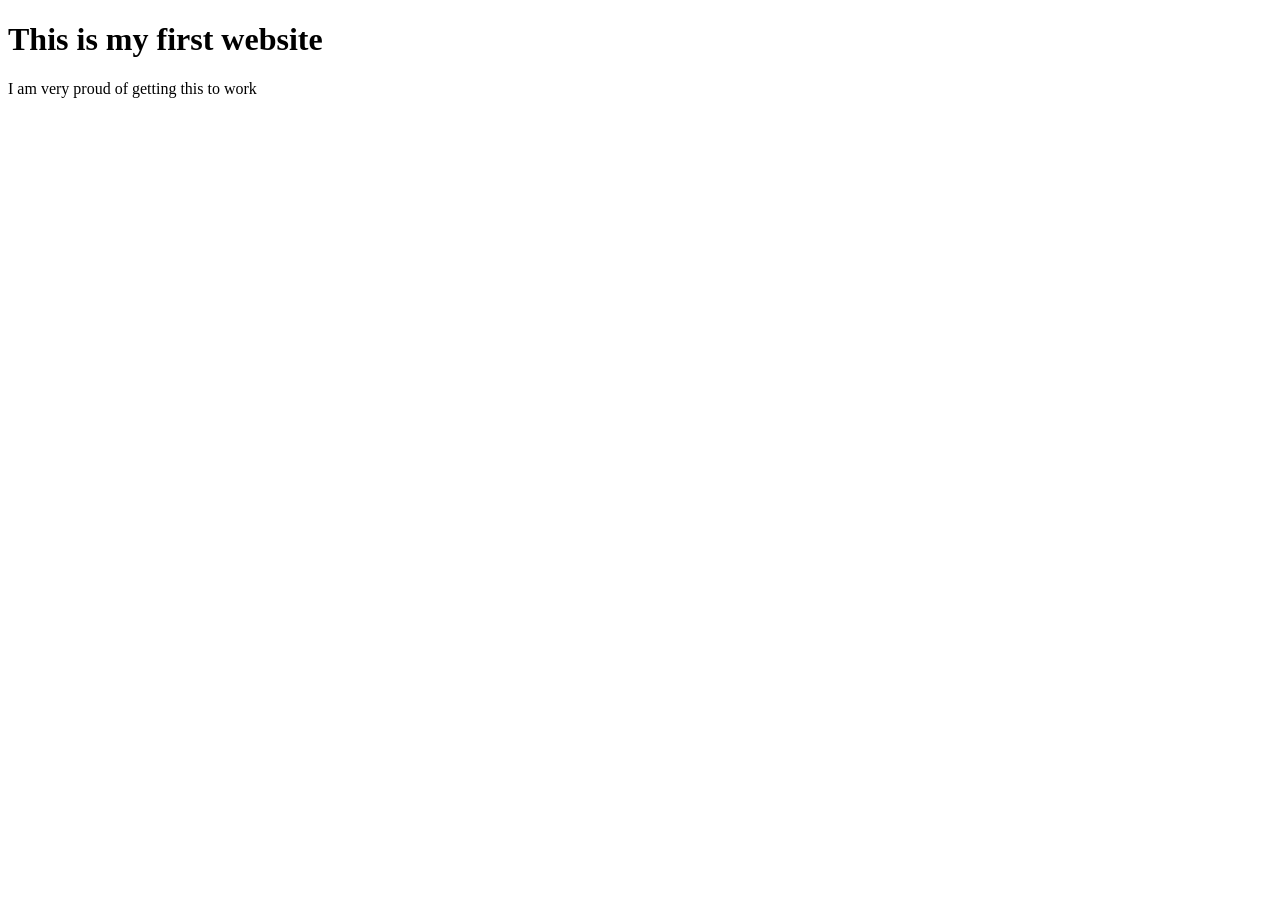
==== index.html @ 2085ddb7 "first commit" ====
<!DOCTYPE html>

<html>
    <head>
        <title>My first website</title>
    </head>

    <body>
        <h1>This is my first website</h1>
        <p>I am very proud of getting this to work</p>
    </body>
</html>
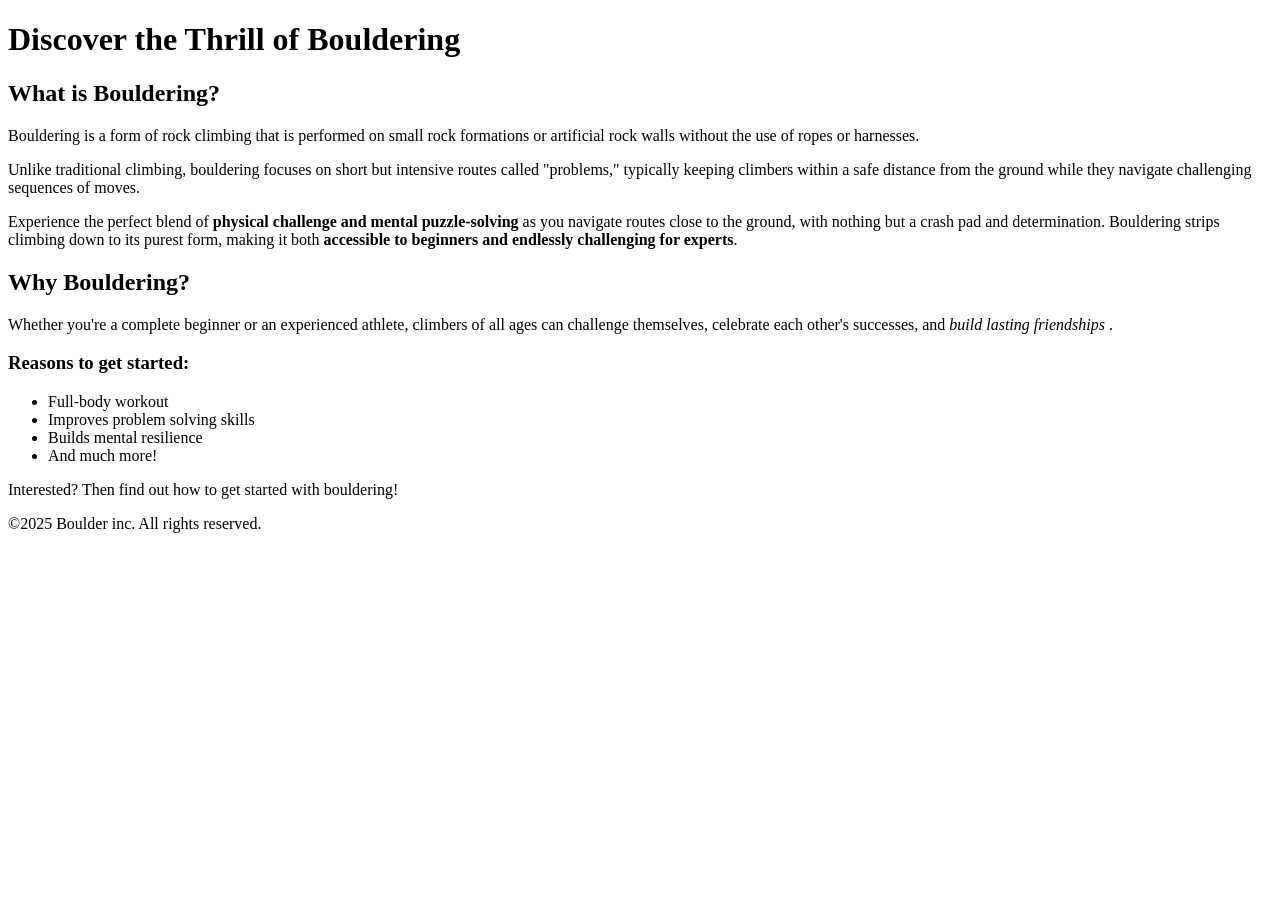
==== commit 8228a33a: "HTML Elements" ====
--- a/index.html
+++ b/index.html
@@ -6,7 +6,46 @@
     </head>
 
     <body>
-        <h1>This is my first website</h1>
-        <p>I am very proud of getting this to work</p>
+        <header>
+            <!-- Logo will go here -->
+        </header>
+
+        <main>
+
+            <h1>Discover the Thrill of Bouldering</h1>
+
+            <section>
+                <h2>What is Bouldering?</h2>
+
+                <p>Bouldering is a form of rock climbing that is performed on small rock formations or artificial rock walls without the use of ropes or harnesses.</p>
+
+                <p>Unlike traditional climbing, bouldering focuses on short but intensive routes called "problems," typically keeping climbers within a safe distance from the ground while they navigate challenging sequences of moves.</p>
+
+                <p>Experience the perfect blend of <strong>physical challenge and mental puzzle-solving</strong> as you navigate routes close to the ground, with nothing but a crash pad and determination. Bouldering strips climbing down to its purest form, making it both <strong>accessible to beginners and endlessly challenging for experts</strong>.</p>
+            </section>
+            
+            <section>
+            <h2>Why Bouldering?</h2>
+
+            <p>Whether you're a complete beginner or an experienced athlete, climbers of all ages can challenge themselves, celebrate each other's successes, and <em>
+                build lasting friendships
+            </em> .</p>
+
+            <h3>Reasons to get started:</h3>
+
+                <ul>
+                    <li>Full-body workout</li>
+                    <li>Improves problem solving skills</li>
+                    <li>Builds mental resilience</li>
+                    <li>And much more!</li>
+                </ul>
+            
+            <p>Interested? Then find out how to get started with bouldering!</p>
+            </section>
+        </main>
+
+        <footer>
+            <p>©2025 Boulder inc. All rights reserved.</p>
+        </footer>
     </body>
 </html>
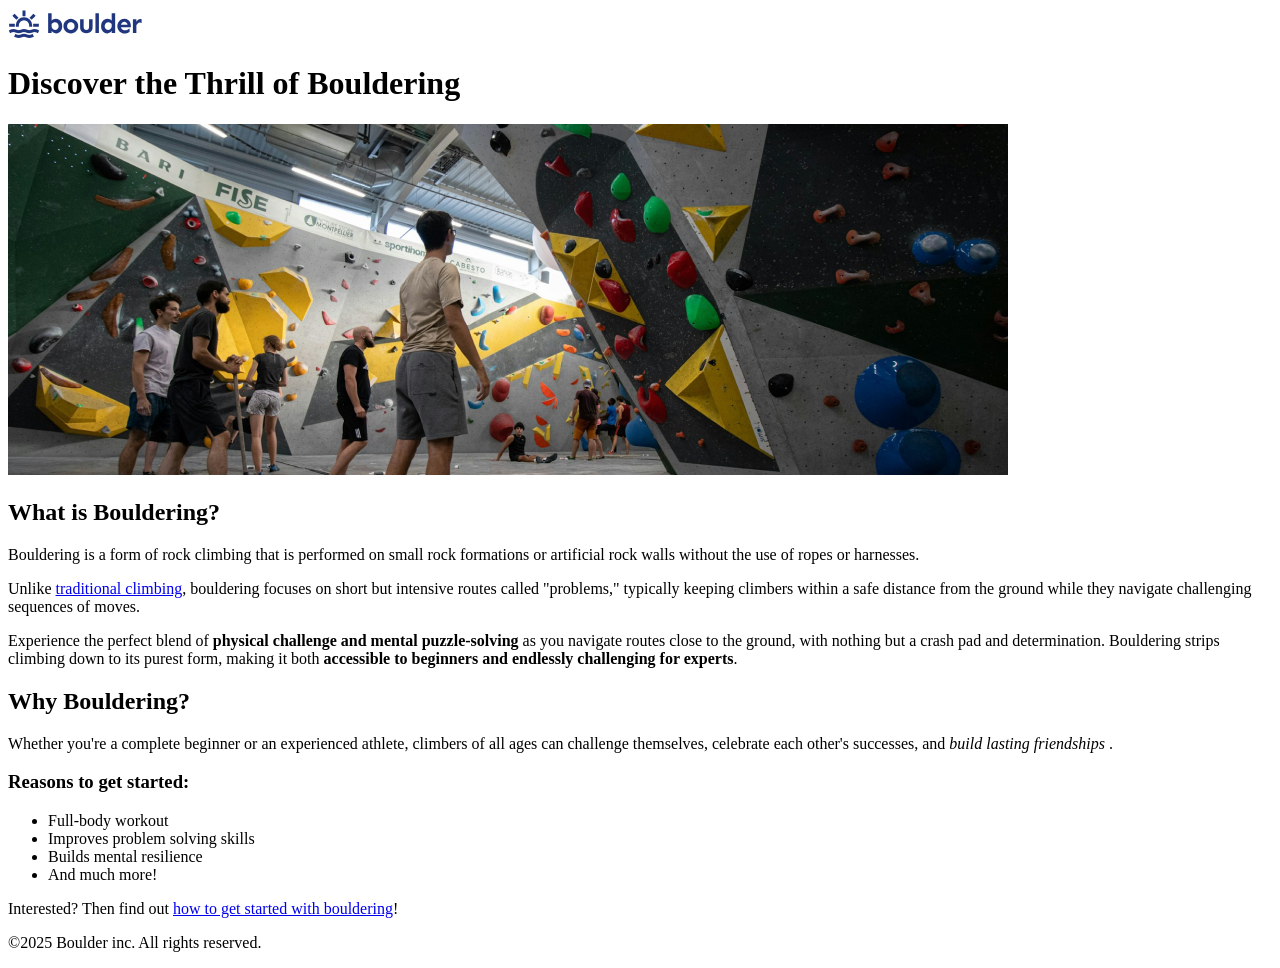
==== commit a691d685: "Link and Attribute and Images" ====
--- a/index.html
+++ b/index.html
@@ -7,19 +7,21 @@
 
     <body>
         <header>
-            <!-- Logo will go here -->
+            <img src="images/logo.svg" alt="">
         </header>
 
         <main>
 
             <h1>Discover the Thrill of Bouldering</h1>
 
+            <img src="images/bouldering-gym.jpg" alt="an indoor bouldering gym">
+
             <section>
                 <h2>What is Bouldering?</h2>
 
                 <p>Bouldering is a form of rock climbing that is performed on small rock formations or artificial rock walls without the use of ropes or harnesses.</p>
 
-                <p>Unlike traditional climbing, bouldering focuses on short but intensive routes called "problems," typically keeping climbers within a safe distance from the ground while they navigate challenging sequences of moves.</p>
+                <p>Unlike <a href="https://en.wikipedia.org/wiki/Traditional_climbing">traditional climbing</a>, bouldering focuses on short but intensive routes called "problems," typically keeping climbers within a safe distance from the ground while they navigate challenging sequences of moves.</p>
 
                 <p>Experience the perfect blend of <strong>physical challenge and mental puzzle-solving</strong> as you navigate routes close to the ground, with nothing but a crash pad and determination. Bouldering strips climbing down to its purest form, making it both <strong>accessible to beginners and endlessly challenging for experts</strong>.</p>
             </section>
@@ -40,7 +42,7 @@
                     <li>And much more!</li>
                 </ul>
             
-            <p>Interested? Then find out how to get started with bouldering!</p>
+            <p>Interested? Then find out <a href="getting-started.html">how to get started with bouldering</a>!</p>
             </section>
         </main>
 
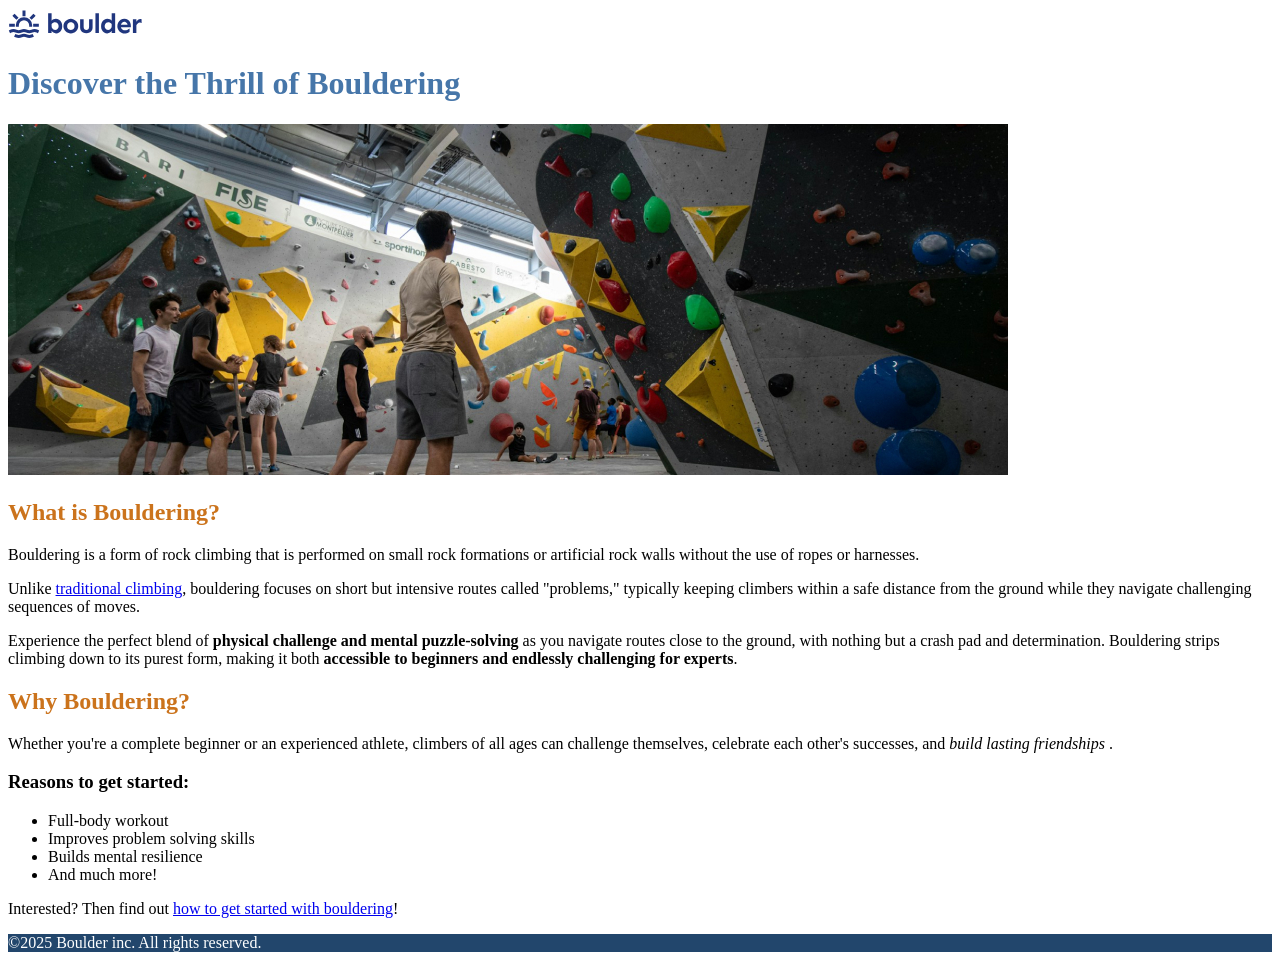
==== commit 93523eb3: "CSS started" ====
--- a/index.html
+++ b/index.html
@@ -3,6 +3,7 @@
 <html>
     <head>
         <title>My first website</title>
+        <link rel="stylesheet" href="css/style.css">
     </head>
 
     <body>
--- a/css/style.css
+++ b/css/style.css
@@ -0,0 +1,12 @@
+h1 {
+    color: #4676A9;
+}
+
+h2 {
+    color: #CB731C;
+}
+
+footer {
+    background-color: #22466C;
+    color: #FFFFFF;
+}
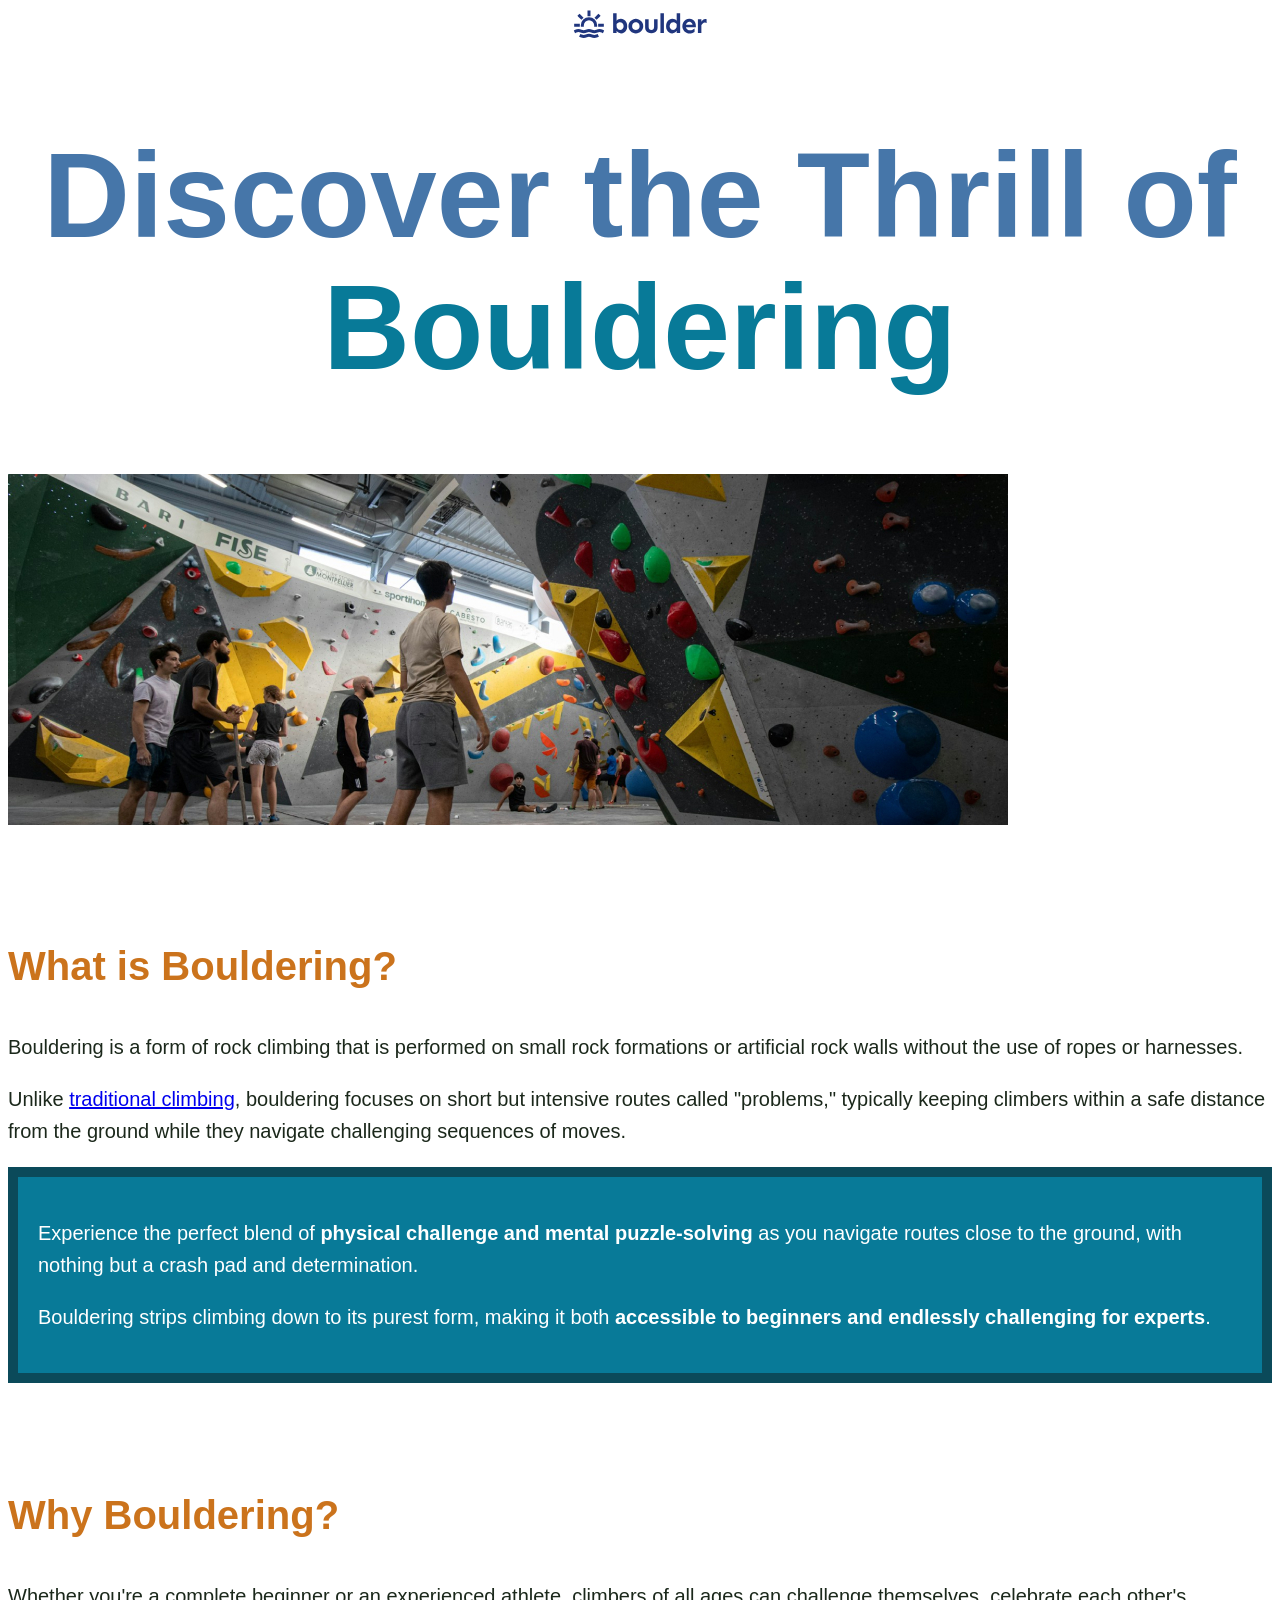
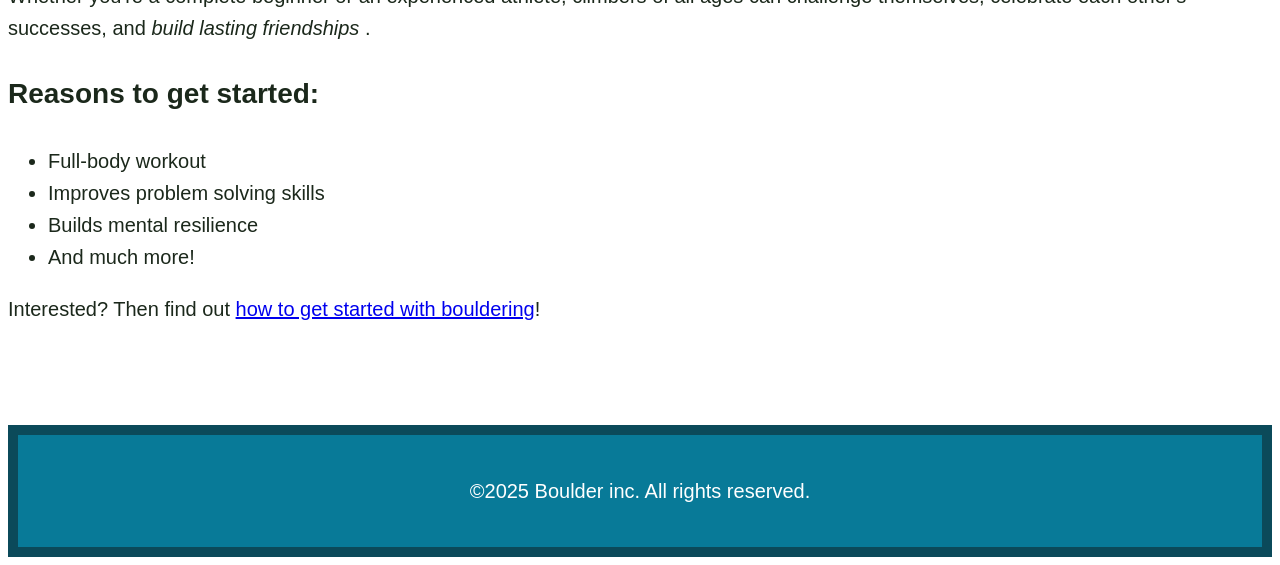
==== commit e757ad4a: "div and span" ====
--- a/index.html
+++ b/index.html
@@ -13,7 +13,7 @@
 
         <main>
 
-            <h1>Discover the Thrill of Bouldering</h1>
+            <h1>Discover the Thrill of <span class="teal-text">Bouldering</span></h1>
 
             <img src="images/bouldering-gym.jpg" alt="an indoor bouldering gym">
 
@@ -24,7 +24,11 @@
 
                 <p>Unlike <a href="https://en.wikipedia.org/wiki/Traditional_climbing">traditional climbing</a>, bouldering focuses on short but intensive routes called "problems," typically keeping climbers within a safe distance from the ground while they navigate challenging sequences of moves.</p>
 
-                <p>Experience the perfect blend of <strong>physical challenge and mental puzzle-solving</strong> as you navigate routes close to the ground, with nothing but a crash pad and determination. Bouldering strips climbing down to its purest form, making it both <strong>accessible to beginners and endlessly challenging for experts</strong>.</p>
+                <div class="teal-bg">
+                    <p>Experience the perfect blend of <strong>physical challenge and mental puzzle-solving</strong> as you navigate routes close to the ground, with nothing but a crash pad and determination.</p>
+                    
+                    <p>Bouldering strips climbing down to its purest form, making it both <strong>accessible to beginners and endlessly challenging for experts</strong>.</p>
+                </div>
             </section>
             
             <section>
@@ -47,7 +51,7 @@
             </section>
         </main>
 
-        <footer>
+        <footer class="teal-bg">
             <p>©2025 Boulder inc. All rights reserved.</p>
         </footer>
     </body>
--- a/css/style.css
+++ b/css/style.css
@@ -1,12 +1,46 @@
+* {
+    box-sizing: border-box;
+}
+
+body {
+    font-family: sans-serif;
+    font-size: 1.25rem;
+    color: #1B281B;
+    line-height: 1.6;
+}
+header {
+    text-align: center;
+}
 h1 {
+    font-size: 7.5rem;
     color: #4676A9;
+    text-align: center;
+    line-height: 1.1;
 }
 
 h2 {
     color: #CB731C;
+    font-size: 2.5rem;
+}
+
+h3 {
+    font-size: 1.75rem;
+}
+
+section {
+    margin-block: 100px;
+}
+
+.teal-text {
+    color: #087A98;
+}
+.teal-bg {
+    padding: 20px;
+    background-color: #087A98;
+    color: #ffffff;
+    border: 10px solid #0b4a5a
 }
 
 footer {
-    background-color: #22466C;
-    color: #FFFFFF;
+    text-align: center;
 }
